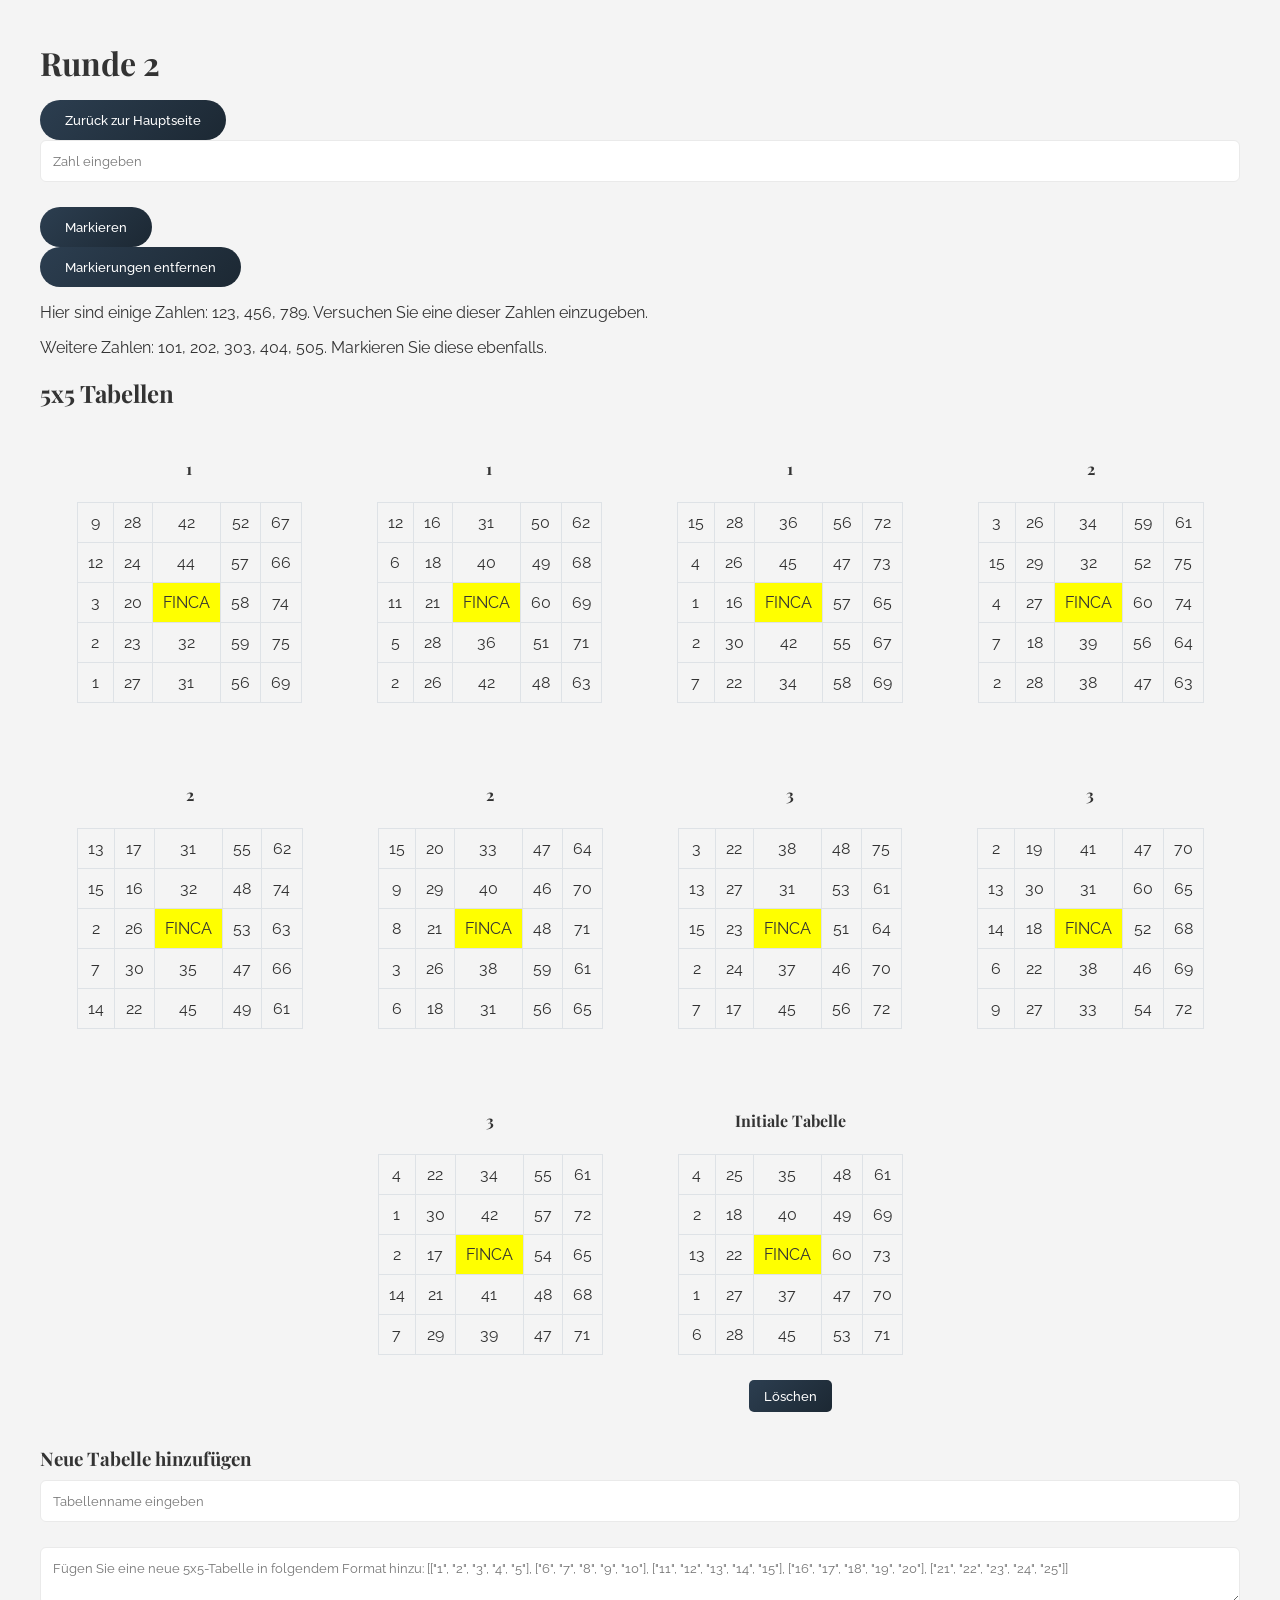
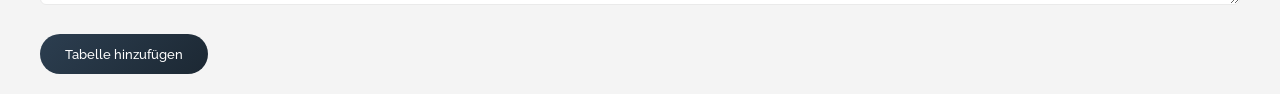
==== round2.html @ 2a6908df "Add files via upload" ====
<!DOCTYPE html>
<html lang="de">

<head>
    <meta charset="UTF-8">
    <meta name="viewport" content="width=device-width, initial-scale=1.0">
    <title>Runde 2</title>
    <link rel="stylesheet" href="styles.css">
</head>

<body>

    <div class="container mt-5">
        <h1 class="mb-4">Runde 2</h1>
        <button class="btn btn-secondary mb-4" onclick="goBack()">Zurück zur Hauptseite</button>
        <div class="input-group mb-3">
            <input type="text" id="numberInput" class="form-control" placeholder="Zahl eingeben">
            <div class="input-group-append">
                <button class="btn btn-primary" onclick="highlightNumbers()">Markieren</button>
            </div>
        </div>
        <button class="btn btn-secondary mb-4" onclick="removeHighlights()">Markierungen entfernen</button>

        <div id="content" class="mb-4">
            <p>Hier sind einige Zahlen: 123, 456, 789. Versuchen Sie eine dieser Zahlen einzugeben.</p>
            <p>Weitere Zahlen: 101, 202, 303, 404, 505. Markieren Sie diese ebenfalls.</p>
        </div>

        <h2 class="mb-4">5x5 Tabellen</h2>

        <div id="tablesContainer" class="d-flex flex-wrap">
            <!-- Initiale Tabellen -->

            <div class="table-container initial-table">
                <h4>1</h4>
                <table class="table table-bordered table-striped">
                    <tr>
                        <td>9</td>
                        <td>28</td>
                        <td>42</td>
                        <td>52</td>
                        <td>67</td>
                    </tr>
                    <tr>
                        <td>12</td>
                        <td>24</td>
                        <td>44</td>
                        <td>57</td>
                        <td>66</td>
                    </tr>
                    <tr>
                        <td>3</td>
                        <td>20</td>
                        <td class="highlight">FINCA</td>
                        <td>58</td>
                        <td>74</td>
                    </tr>
                    <tr>
                        <td>2</td>
                        <td>23</td>
                        <td>32</td>
                        <td>59</td>
                        <td>75</td>
                    </tr>
                    <tr>
                        <td>1</td>
                        <td>27</td>
                        <td>31</td>
                        <td>56</td>
                        <td>69</td>
                    </tr>
                </table>
            </div>
            <div class="table-container initial-table">
                <h4>1</h4>
                <table class="table table-bordered table-striped">
                    <tr>
                        <td>12</td>
                        <td>16</td>
                        <td>31</td>
                        <td>50</td>
                        <td>62</td>
                    </tr>
                    <tr>
                        <td>6</td>
                        <td>18</td>
                        <td>40</td>
                        <td>49</td>
                        <td>68</td>
                    </tr>
                    <tr>
                        <td>11</td>
                        <td>21</td>
                        <td class="highlight">FINCA</td>
                        <td>60</td>
                        <td>69</td>
                    </tr>
                    <tr>
                        <td>5</td>
                        <td>28</td>
                        <td>36</td>
                        <td>51</td>
                        <td>71</td>
                    </tr>
                    <tr>
                        <td>2</td>
                        <td>26</td>
                        <td>42</td>
                        <td>48</td>
                        <td>63</td>
                    </tr>
                </table>
            </div>
            <div class="table-container initial-table">
                <h4>1</h4>
                <table class="table table-bordered table-striped">
                    <tr>
                        <td>15</td>
                        <td>28</td>
                        <td>36</td>
                        <td>56</td>
                        <td>72</td>
                    </tr>
                    <tr>
                        <td>4</td>
                        <td>26</td>
                        <td>45</td>
                        <td>47</td>
                        <td>73</td>
                    </tr>
                    <tr>
                        <td>1</td>
                        <td>16</td>
                        <td class="highlight">FINCA</td>
                        <td>57</td>
                        <td>65</td>
                    </tr>
                    <tr>
                        <td>2</td>
                        <td>30</td>
                        <td>42</td>
                        <td>55</td>
                        <td>67</td>
                    </tr>
                    <tr>
                        <td>7</td>
                        <td>22</td>
                        <td>34</td>
                        <td>58</td>
                        <td>69</td>
                    </tr>
                </table>
            </div>
            <div class="table-container initial-table">
                <h4>2</h4>
                <table class="table table-bordered table-striped">
                    <tr>
                        <td>3</td>
                        <td>26</td>
                        <td>34</td>
                        <td>59</td>
                        <td>61</td>
                    </tr>
                    <tr>
                        <td>15</td>
                        <td>29</td>
                        <td>32</td>
                        <td>52</td>
                        <td>75</td>
                    </tr>
                    <tr>
                        <td>4</td>
                        <td>27</td>
                        <td class="highlight">FINCA</td>
                        <td>60</td>
                        <td>74</td>
                    </tr>
                    <tr>
                        <td>7</td>
                        <td>18</td>
                        <td>39</td>
                        <td>56</td>
                        <td>64</td>
                    </tr>
                    <tr>
                        <td>2</td>
                        <td>28</td>
                        <td>38</td>
                        <td>47</td>
                        <td>63</td>
                    </tr>
                </table>
            </div>
            <div class="table-container initial-table">
                <h4>2</h4>
                <table class="table table-bordered table-striped">
                    <tr>
                        <td>13</td>
                        <td>17</td>
                        <td>31</td>
                        <td>55</td>
                        <td>62</td>
                    </tr>
                    <tr>
                        <td>15</td>
                        <td>16</td>
                        <td>32</td>
                        <td>48</td>
                        <td>74</td>
                    </tr>
                    <tr>
                        <td>2</td>
                        <td>26</td>
                        <td class="highlight">FINCA</td>
                        <td>53</td>
                        <td>63</td>
                    </tr>
                    <tr>
                        <td>7</td>
                        <td>30</td>
                        <td>35</td>
                        <td>47</td>
                        <td>66</td>
                    </tr>
                    <tr>
                        <td>14</td>
                        <td>22</td>
                        <td>45</td>
                        <td>49</td>
                        <td>61</td>
                    </tr>
                </table>
            </div>
            <div class="table-container initial-table">
                <h4>2</h4>
                <table class="table table-bordered table-striped">
                    <tr>
                        <td>15</td>
                        <td>20</td>
                        <td>33</td>
                        <td>47</td>
                        <td>64</td>
                    </tr>
                    <tr>
                        <td>9</td>
                        <td>29</td>
                        <td>40</td>
                        <td>46</td>
                        <td>70</td>
                    </tr>
                    <tr>
                        <td>8</td>
                        <td>21</td>
                        <td class="highlight">FINCA</td>
                        <td>48</td>
                        <td>71</td>
                    </tr>
                    <tr>
                        <td>3</td>
                        <td>26</td>
                        <td>38</td>
                        <td>59</td>
                        <td>61</td>
                    </tr>
                    <tr>
                        <td>6</td>
                        <td>18</td>
                        <td>31</td>
                        <td>56</td>
                        <td>65</td>
                    </tr>
                </table>
            </div>
            <div class="table-container initial-table">
                <h4>3</h4>
                <table class="table table-bordered table-striped">
                    <tr>
                        <td>3</td>
                        <td>22</td>
                        <td>38</td>
                        <td>48</td>
                        <td>75</td>
                    </tr>
                    <tr>
                        <td>13</td>
                        <td>27</td>
                        <td>31</td>
                        <td>53</td>
                        <td>61</td>
                    </tr>
                    <tr>
                        <td>15</td>
                        <td>23</td>
                        <td class="highlight">FINCA</td>
                        <td>51</td>
                        <td>64</td>
                    </tr>
                    <tr>
                        <td>2</td>
                        <td>24</td>
                        <td>37</td>
                        <td>46</td>
                        <td>70</td>
                    </tr>
                    <tr>
                        <td>7</td>
                        <td>17</td>
                        <td>45</td>
                        <td>56</td>
                        <td>72</td>
                    </tr>
                </table>
            </div>
            <div class="table-container initial-table">
                <h4>3</h4>
                <table class="table table-bordered table-striped">
                    <tr>
                        <td>2</td>
                        <td>19</td>
                        <td>41</td>
                        <td>47</td>
                        <td>70</td>
                    </tr>
                    <tr>
                        <td>13</td>
                        <td>30</td>
                        <td>31</td>
                        <td>60</td>
                        <td>65</td>
                    </tr>
                    <tr>
                        <td>14</td>
                        <td>18</td>
                        <td class="highlight">FINCA</td>
                        <td>52</td>
                        <td>68</td>
                    </tr>
                    <tr>
                        <td>6</td>
                        <td>22</td>
                        <td>38</td>
                        <td>46</td>
                        <td>69</td>
                    </tr>
                    <tr>
                        <td>9</td>
                        <td>27</td>
                        <td>33</td>
                        <td>54</td>
                        <td>72</td>
                    </tr>
                </table>
            </div>
            <div class="table-container initial-table">
                <h4>3</h4>
                <table class="table table-bordered table-striped">
                    <tr>
                        <td>4</td>
                        <td>22</td>
                        <td>34</td>
                        <td>55</td>
                        <td>61</td>
                    </tr>
                    <tr>
                        <td>1</td>
                        <td>30</td>
                        <td>42</td>
                        <td>57</td>
                        <td>72</td>
                    </tr>
                    <tr>
                        <td>2</td>
                        <td>17</td>
                        <td class="highlight">FINCA</td>
                        <td>54</td>
                        <td>65</td>
                    </tr>
                    <tr>
                        <td>14</td>
                        <td>21</td>
                        <td>41</td>
                        <td>48</td>
                        <td>68</td>
                    </tr>
                    <tr>
                        <td>7</td>
                        <td>29</td>
                        <td>39</td>
                        <td>47</td>
                        <td>71</td>
                    </tr>
                </table>
            </div>
        </div>


        <h3 class="mb-3">Neue Tabelle hinzufügen</h3>
        <input type="text" id="newTableName" class="form-control mb-3" placeholder="Tabellenname eingeben">
        <textarea id="newTableData" class="form-control mb-3" placeholder='Fügen Sie eine neue 5x5-Tabelle in folgendem Format hinzu: [["1", "2", "3", "4", "5"], ["6", "7", "8", "9", "10"], ["11", "12", "13", "14", "15"], ["16", "17", "18", "19", "20"], ["21", "22", "23", "24", "25"]]'></textarea>
        <button class="btn btn-success" onclick="addNewTable()">Tabelle hinzufügen</button>
    </div>


    <script>
        const roundKey = 'tables_round2'; // Change this key for each round page
        const highlightsKey = 'highlights_round2'; // Key for storing highlights

        document.addEventListener('DOMContentLoaded', () => {
            // Initiale Daten
            const initialData = [{
                "card": [
                    ["4", "25", "35", "48", "61"],
                    ["2", "18", "40", "49", "69"],
                    ["13", "22", "FINCA", "60", "73"],
                    ["1", "27", "37", "47", "70"],
                    ["6", "28", "45", "53", "71"]
                ],
                "round_number": 1,
                "page_number": 1,
                "name": "Initiale Tabelle"
            }];

            // Lade gespeicherte Tabellen oder verwende initiale Daten
            const storedData = JSON.parse(localStorage.getItem(roundKey)) || initialData;

            // Fülle die Tabelle mit den gespeicherten Daten
            storedData.forEach((tableData, index) => {
                addTableToDOM(tableData.card, tableData.name, index);
            });

            // Event-Listener für Enter-Taste hinzufügen
            document.getElementById('numberInput').addEventListener('keydown', function(event) {
                if (event.key === 'Enter') {
                    highlightNumbers();
                }
            });

            // Restore highlights from local storage
            restoreHighlights();
        });

        function highlightNumbers() {
            // Hole die eingegebene Zahl
            const inputElement = document.getElementById('numberInput');
            const input = inputElement.value.trim();

            if (input) {
                // Finde und markiere alle Vorkommen der Zahl im Textbereich
                const content = document.getElementById('content');
                const regex = new RegExp(`\\b${input}\\b`, 'g');

                content.innerHTML = content.innerHTML.replace(regex, '<span class="highlight">$&</span>');

                // Markiere Zahlen in allen Tabellen
                const cells = document.querySelectorAll('#tablesContainer td');
                cells.forEach(cell => {
                    if (cell.textContent === input) {
                        cell.classList.add('highlight');
                    }
                });

                // Speichere hervorgehobene Zahlen
                saveHighlightedNumber(input);

                // Leere das Eingabefeld
                inputElement.value = '';
            }
        }

        function removeHighlights() {
            const content = document.getElementById('content');
            content.innerHTML = content.innerHTML.replace(/<span class="highlight">([^<]*)<\/span>/g, '$1');

            // Entferne Hervorhebungen aus allen Tabellen
            const cells = document.querySelectorAll('#tablesContainer td');
            cells.forEach(cell => {
                cell.classList.remove('highlight');
            });

            // Leere hervorgehobene Zahlen aus dem lokalen Speicher
            localStorage.removeItem(highlightsKey);
        }

        function addNewTable() {
            const newTableName = document.getElementById('newTableName').value.trim();
            const newTableData = document.getElementById('newTableData').value.trim();

            if (newTableName && newTableData) {
                try {
                    let tableArray;
                    if (newTableData.startsWith('[')) {
                        // Parse as JSON
                        tableArray = JSON.parse(newTableData);
                    } else {
                        // Parse as space-separated values
                        tableArray = newTableData.split('\n').map(row => row.trim().split(/\s+/));
                    }

                    if (tableArray.length === 5 && tableArray.every(row => row.length === 5)) {
                        const storedData = JSON.parse(localStorage.getItem(roundKey)) || [];
                        storedData.push({
                            card: tableArray,
                            round_number: storedData.length + 1,
                            page_number: 1,
                            name: newTableName
                        });
                        localStorage.setItem(roundKey, JSON.stringify(storedData));
                        addTableToDOM(tableArray, newTableName, storedData.length - 1);
                        document.getElementById('newTableName').value = '';
                        document.getElementById('newTableData').value = '';
                    } else {
                        alert('Die Tabelle muss 5x5 sein.');
                    }
                } catch (e) {
                    alert('Ungültiges Format. Bitte geben Sie eine gültige 5x5-Tabelle im JSON-Format oder als Leerzeichen-getrennte Werte ein.');
                }
            } else {
                alert('Bitte geben Sie einen Tabellennamen und Daten ein.');
            }
        }

        function addTableToDOM(tableData, tableName, index) {
            const tablesContainer = document.getElementById('tablesContainer');
            const tableContainer = document.createElement('div');
            tableContainer.classList.add('table-container');
            tableContainer.id = `table-container-${index}`;

            if (tableName) {
                const tableNameElement = document.createElement('h4');
                tableNameElement.textContent = tableName;
                tableContainer.appendChild(tableNameElement);
            }

            const table = document.createElement('table');
            table.id = `table-${index}`;
            table.classList.add('table', 'table-bordered', 'table-striped');

            tableData.forEach((row, rowIndex) => {
                let tr = document.createElement('tr');
                row.forEach((cell, colIndex) => {
                    let td = document.createElement('td');
                    td.textContent = cell;
                    if (rowIndex === 2 && colIndex === 2) { // Middle cell
                        td.classList.add('highlight');
                    }
                    tr.appendChild(td);
                });
                table.appendChild(tr);
            });

            const deleteButton = document.createElement('button');
            deleteButton.textContent = 'Löschen';
            deleteButton.classList.add('btn', 'btn-danger', 'delete-btn');
            deleteButton.onclick = () => {
                deleteTable(index);
            };

            tableContainer.appendChild(table);
            tableContainer.appendChild(deleteButton);
            tablesContainer.appendChild(tableContainer);
        }

        function deleteTable(index) {
            // Entferne die Tabelle aus dem DOM
            const tableContainer = document.getElementById(`table-container-${index}`);
            if (tableContainer) {
                tableContainer.remove();
            }

            // Aktualisiere die gespeicherten Daten
            let storedData = JSON.parse(localStorage.getItem(roundKey));
            storedData.splice(index, 1);
            localStorage.setItem(roundKey, JSON.stringify(storedData));

            // Entferne alle dynamisch hinzugefügten Tabellen aus dem DOM
            const tablesContainer = document.getElementById('tablesContainer');
            tablesContainer.querySelectorAll('.table-container:not(.initial-table)').forEach(node => node.remove());

            // Füge alle verbleibenden Tabellen wieder zum DOM hinzu
            storedData.forEach((tableData, newIndex) => {
                addTableToDOM(tableData.card, tableData.name, newIndex);
            });
        }

        function saveHighlightedNumber(number) {
            let highlightedNumbers = JSON.parse(localStorage.getItem(highlightsKey)) || [];
            if (!highlightedNumbers.includes(number)) {
                highlightedNumbers.push(number);
                localStorage.setItem(highlightsKey, JSON.stringify(highlightedNumbers));
            }
        }

        function restoreHighlights() {
            const highlightedNumbers = JSON.parse(localStorage.getItem(highlightsKey)) || [];
            highlightedNumbers.forEach(number => {
                const regex = new RegExp(`\\b${number}\\b`, 'g');

                // Finde und markiere alle Vorkommen der Zahl im Textbereich
                const content = document.getElementById('content');
                content.innerHTML = content.innerHTML.replace(regex, '<span class="highlight">$&</span>');

                // Markiere Zahlen in allen Tabellen
                const cells = document.querySelectorAll('#tablesContainer td');
                cells.forEach(cell => {
                    if (cell.textContent === number) {
                        cell.classList.add('highlight');
                    }
                });
            });

            // Markiere mittlere Zelle in jeder Tabelle
            const tables = document.querySelectorAll('table');
            tables.forEach(table => {
                const middleCell = table.rows[2].cells[2];
                middleCell.classList.add('highlight');
            });
        }

        function goBack() {
            window.location.href = 'index.html';
        }

    </script>
</body>

</html>
---- styles.css ----
@import url('https://fonts.googleapis.com/css2?family=Playfair+Display:wght@700&family=Raleway:wght@400;500&display=swap');

body {
    font-family: 'Raleway', sans-serif;
    background-color: #f4f4f4; /* Slightly more elegant light background color */
    color: #333; /* Dark, rich text color */
    margin: 0;
    padding: 0;
}
h1, h2, h3, h4, h5, h6 {
    font-family: 'Playfair Display', serif;
    color: #333; /* Richer dark color for headings */
    margin-bottom: 0.5em;
}
.container {
    max-width: 1200px;
    margin: auto;
    padding: 20px;
}
button, .button {
    font-family: 'Raleway', sans-serif;
    font-weight: 500;
    background: linear-gradient(135deg, #2c3e50, #1c2833); /* Gradient for button */
    color: #fff;
    border: none;
    padding: 12px 25px;
    border-radius: 30px; /* More rounded buttons */
    cursor: pointer;
    transition: background-color 0.3s ease, transform 0.3s ease;
}
button:hover, .button:hover {
    background: linear-gradient(135deg, #34495e, #2c3e50); /* Slightly lighter gradient on hover */
    transform: translateY(-2px); /* Slight lift effect */
}
a {
    color: #2c3e50;
    text-decoration: none;
    transition: color 0.3s ease;
}
a:hover {
    color: #e74c3c; /* Rich, luxurious accent color */
}
.card {
    background-color: #fff;
    border: 1px solid #eaeaea;
    border-radius: 12px; /* More rounded corners */
    padding: 25px;
    box-shadow: 0 6px 12px rgba(0, 0, 0, 0.1); /* Deeper shadow for a more premium feel */
    margin-bottom: 25px;
}
.navbar {
    background-color: #2c3e50;
    padding: 15px;
    box-shadow: 0 4px 8px rgba(0, 0, 0, 0.1); /* Subtle shadow for navbar */
}
.navbar a {
    color: #fff;
    margin: 0 20px;
    font-weight: 500;
    transition: color 0.3s ease;
}
.navbar a:hover {
    color: #e74c3c;
}
table {
    border-collapse: collapse;
    margin: 15px;
    width: auto; /* Adjusted to auto for better spacing */
}
table, th, td {
    border: 1px solid #dee2e6;
    padding: 10px; /* More padding for better spacing */
    text-align: center;
}
input, textarea {
    font-family: 'Raleway', sans-serif;
    border: 1px solid #eaeaea;
    border-radius: 6px; /* Slightly more rounded corners */
    padding: 12px;
    width: 100%;
    box-sizing: border-box;
    margin-bottom: 25px;
    transition: border-color 0.3s ease;
}
input:focus, textarea:focus {
    border-color: #2c3e50; /* Border color on focus for elegance */
    outline: none;
}
.table-container {
    display: flex;
    flex-direction: column;
    align-items: center;
    margin: 15px;
}
#tablesContainer {
    display: flex;
    flex-wrap: wrap;
    justify-content: center;
    gap: 15px; /* Adding gap for better spacing */
}
.delete-btn {
    margin-top: 10px;
    padding: 8px 15px; /* Larger padding for delete button */
    background-color: #e74c3c; /* Red background for delete button */
    color: #fff;
    border: none;
    border-radius: 5px;
    cursor: pointer;
    transition: background-color 0.3s ease;
}
.delete-btn:hover {
    background-color: #c0392b; /* Darker red on hover */
}
.highlight {
    background-color: yellow;
}
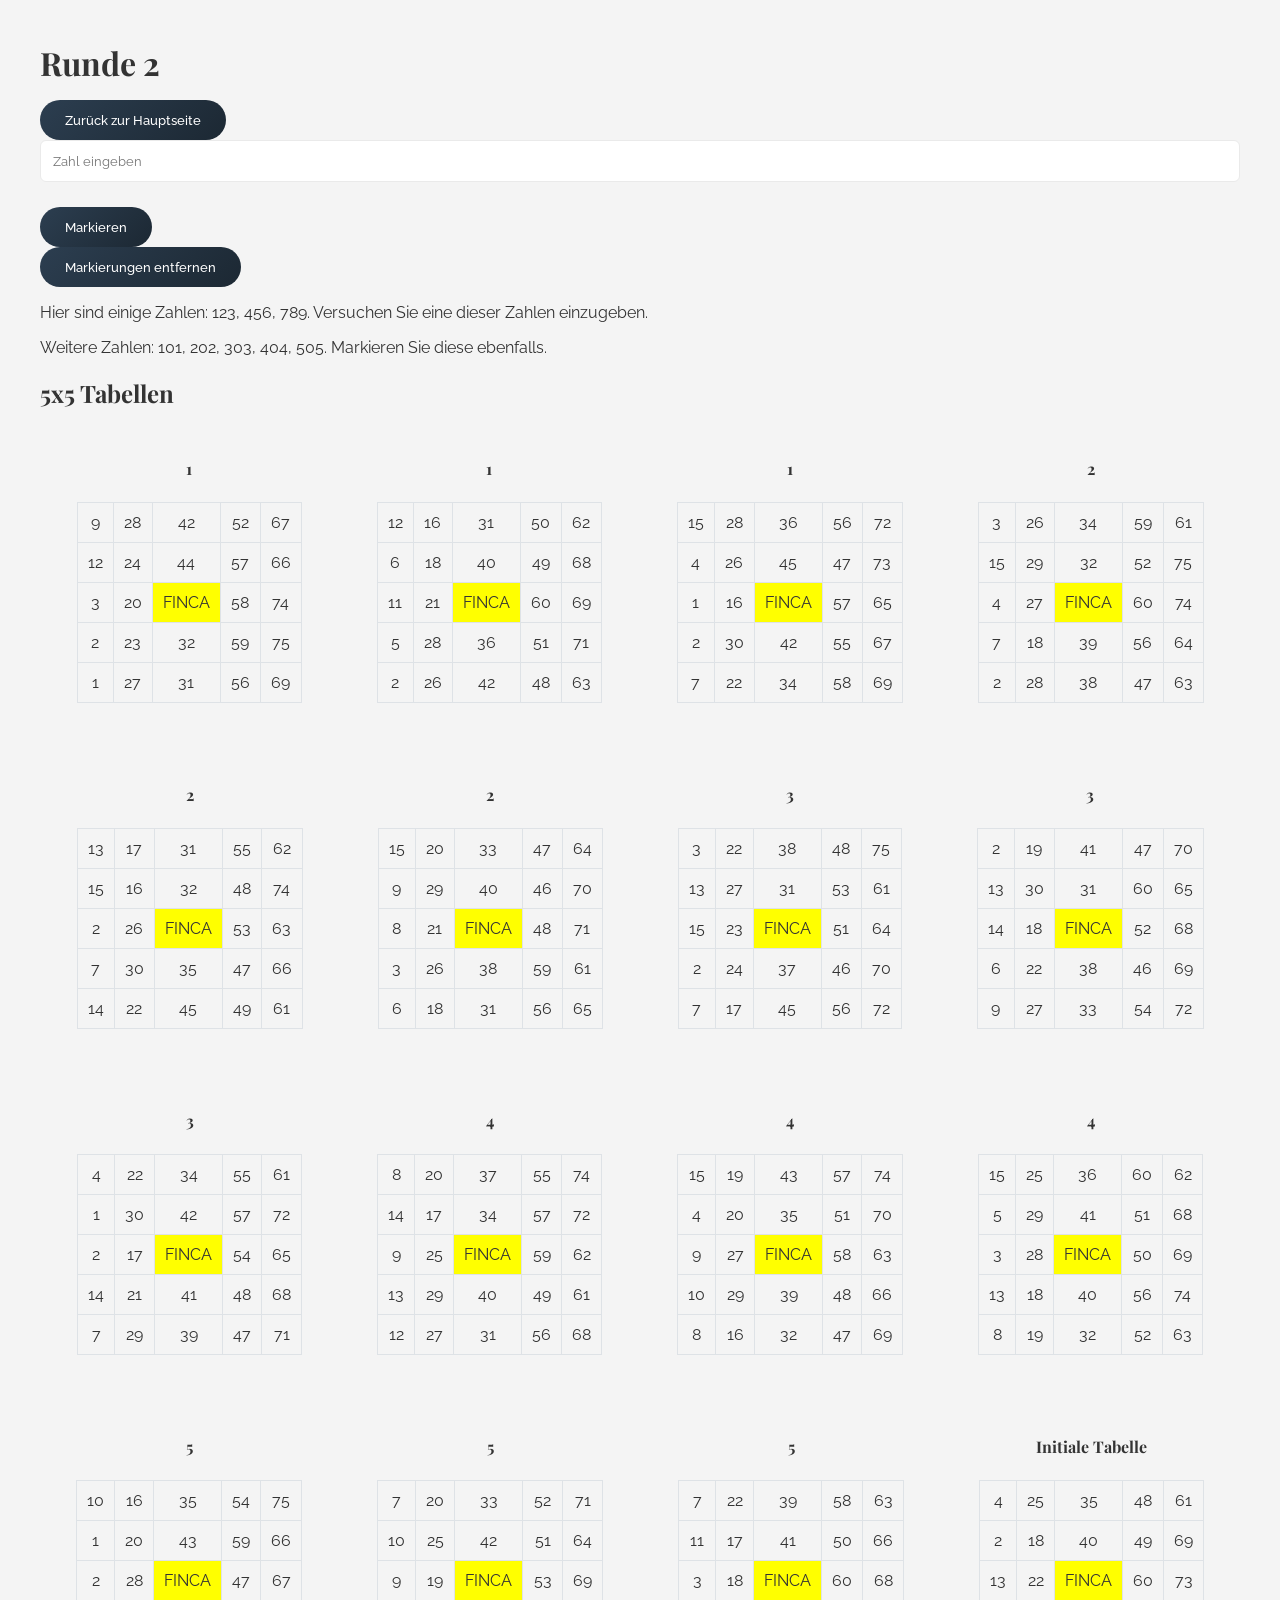
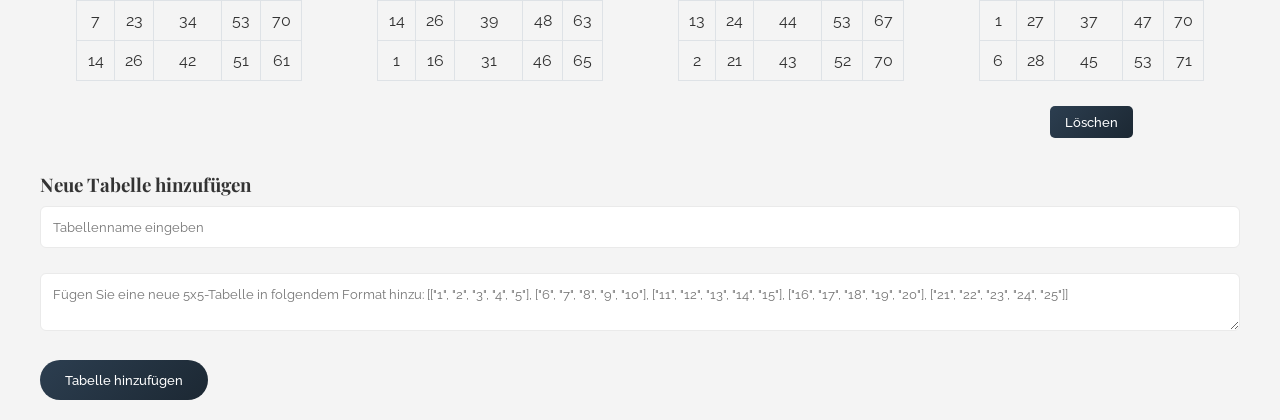
==== commit ab7cbabe: "Update round2.html" ====
--- a/round2.html
+++ b/round2.html
@@ -391,6 +391,252 @@
                     </tr>
                 </table>
             </div>
+            <div class="table-container initial-table">
+    <h4>4</h4>
+    <table class="table table-bordered table-striped">
+        <tr>
+            <td>8</td>
+            <td>20</td>
+            <td>37</td>
+            <td>55</td>
+            <td>74</td>
+        </tr>
+        <tr>
+            <td>14</td>
+            <td>17</td>
+            <td>34</td>
+            <td>57</td>
+            <td>72</td>
+        </tr>
+        <tr>
+            <td>9</td>
+            <td>25</td>
+            <td class="highlight">FINCA</td>
+            <td>59</td>
+            <td>62</td>
+        </tr>
+        <tr>
+            <td>13</td>
+            <td>29</td>
+            <td>40</td>
+            <td>49</td>
+            <td>61</td>
+        </tr>
+        <tr>
+            <td>12</td>
+            <td>27</td>
+            <td>31</td>
+            <td>56</td>
+            <td>68</td>
+        </tr>
+    </table>
+</div>
+
+<div class="table-container initial-table">
+    <h4>4</h4>
+    <table class="table table-bordered table-striped">
+        <tr>
+            <td>15</td>
+            <td>19</td>
+            <td>43</td>
+            <td>57</td>
+            <td>74</td>
+        </tr>
+        <tr>
+            <td>4</td>
+            <td>20</td>
+            <td>35</td>
+            <td>51</td>
+            <td>70</td>
+        </tr>
+        <tr>
+            <td>9</td>
+            <td>27</td>
+            <td class="highlight">FINCA</td>
+            <td>58</td>
+            <td>63</td>
+        </tr>
+        <tr>
+            <td>10</td>
+            <td>29</td>
+            <td>39</td>
+            <td>48</td>
+            <td>66</td>
+        </tr>
+        <tr>
+            <td>8</td>
+            <td>16</td>
+            <td>32</td>
+            <td>47</td>
+            <td>69</td>
+        </tr>
+    </table>
+</div>
+
+<div class="table-container initial-table">
+    <h4>4</h4>
+    <table class="table table-bordered table-striped">
+        <tr>
+            <td>15</td>
+            <td>25</td>
+            <td>36</td>
+            <td>60</td>
+            <td>62</td>
+        </tr>
+        <tr>
+            <td>5</td>
+            <td>29</td>
+            <td>41</td>
+            <td>51</td>
+            <td>68</td>
+        </tr>
+        <tr>
+            <td>3</td>
+            <td>28</td>
+            <td class="highlight">FINCA</td>
+            <td>50</td>
+            <td>69</td>
+        </tr>
+        <tr>
+            <td>13</td>
+            <td>18</td>
+            <td>40</td>
+            <td>56</td>
+            <td>74</td>
+        </tr>
+        <tr>
+            <td>8</td>
+            <td>19</td>
+            <td>32</td>
+            <td>52</td>
+            <td>63</td>
+        </tr>
+    </table>
+</div>
+            <div class="table-container initial-table">
+    <h4>5</h4>
+    <table class="table table-bordered table-striped">
+        <tr>
+            <td>10</td>
+            <td>16</td>
+            <td>35</td>
+            <td>54</td>
+            <td>75</td>
+        </tr>
+        <tr>
+            <td>1</td>
+            <td>20</td>
+            <td>43</td>
+            <td>59</td>
+            <td>66</td>
+        </tr>
+        <tr>
+            <td>2</td>
+            <td>28</td>
+            <td class="highlight">FINCA</td>
+            <td>47</td>
+            <td>67</td>
+        </tr>
+        <tr>
+            <td>7</td>
+            <td>23</td>
+            <td>34</td>
+            <td>53</td>
+            <td>70</td>
+        </tr>
+        <tr>
+            <td>14</td>
+            <td>26</td>
+            <td>42</td>
+            <td>51</td>
+            <td>61</td>
+        </tr>
+    </table>
+</div>
+
+<div class="table-container initial-table">
+    <h4>5</h4>
+    <table class="table table-bordered table-striped">
+        <tr>
+            <td>7</td>
+            <td>20</td>
+            <td>33</td>
+            <td>52</td>
+            <td>71</td>
+        </tr>
+        <tr>
+            <td>10</td>
+            <td>25</td>
+            <td>42</td>
+            <td>51</td>
+            <td>64</td>
+        </tr>
+        <tr>
+            <td>9</td>
+            <td>19</td>
+            <td class="highlight">FINCA</td>
+            <td>53</td>
+            <td>69</td>
+        </tr>
+        <tr>
+            <td>14</td>
+            <td>26</td>
+            <td>39</td>
+            <td>48</td>
+            <td>63</td>
+        </tr>
+        <tr>
+            <td>1</td>
+            <td>16</td>
+            <td>31</td>
+            <td>46</td>
+            <td>65</td>
+        </tr>
+    </table>
+</div>
+
+<div class="table-container initial-table">
+    <h4>5</h4>
+    <table class="table table-bordered table-striped">
+        <tr>
+            <td>7</td>
+            <td>22</td>
+            <td>39</td>
+            <td>58</td>
+            <td>63</td>
+        </tr>
+        <tr>
+            <td>11</td>
+            <td>17</td>
+            <td>41</td>
+            <td>50</td>
+            <td>66</td>
+        </tr>
+        <tr>
+            <td>3</td>
+            <td>18</td>
+            <td class="highlight">FINCA</td>
+            <td>60</td>
+            <td>68</td>
+        </tr>
+        <tr>
+            <td>13</td>
+            <td>24</td>
+            <td>44</td>
+            <td>53</td>
+            <td>67</td>
+        </tr>
+        <tr>
+            <td>2</td>
+            <td>21</td>
+            <td>43</td>
+            <td>52</td>
+            <td>70</td>
+        </tr>
+    </table>
+</div>
+
+
         </div>
 
 
